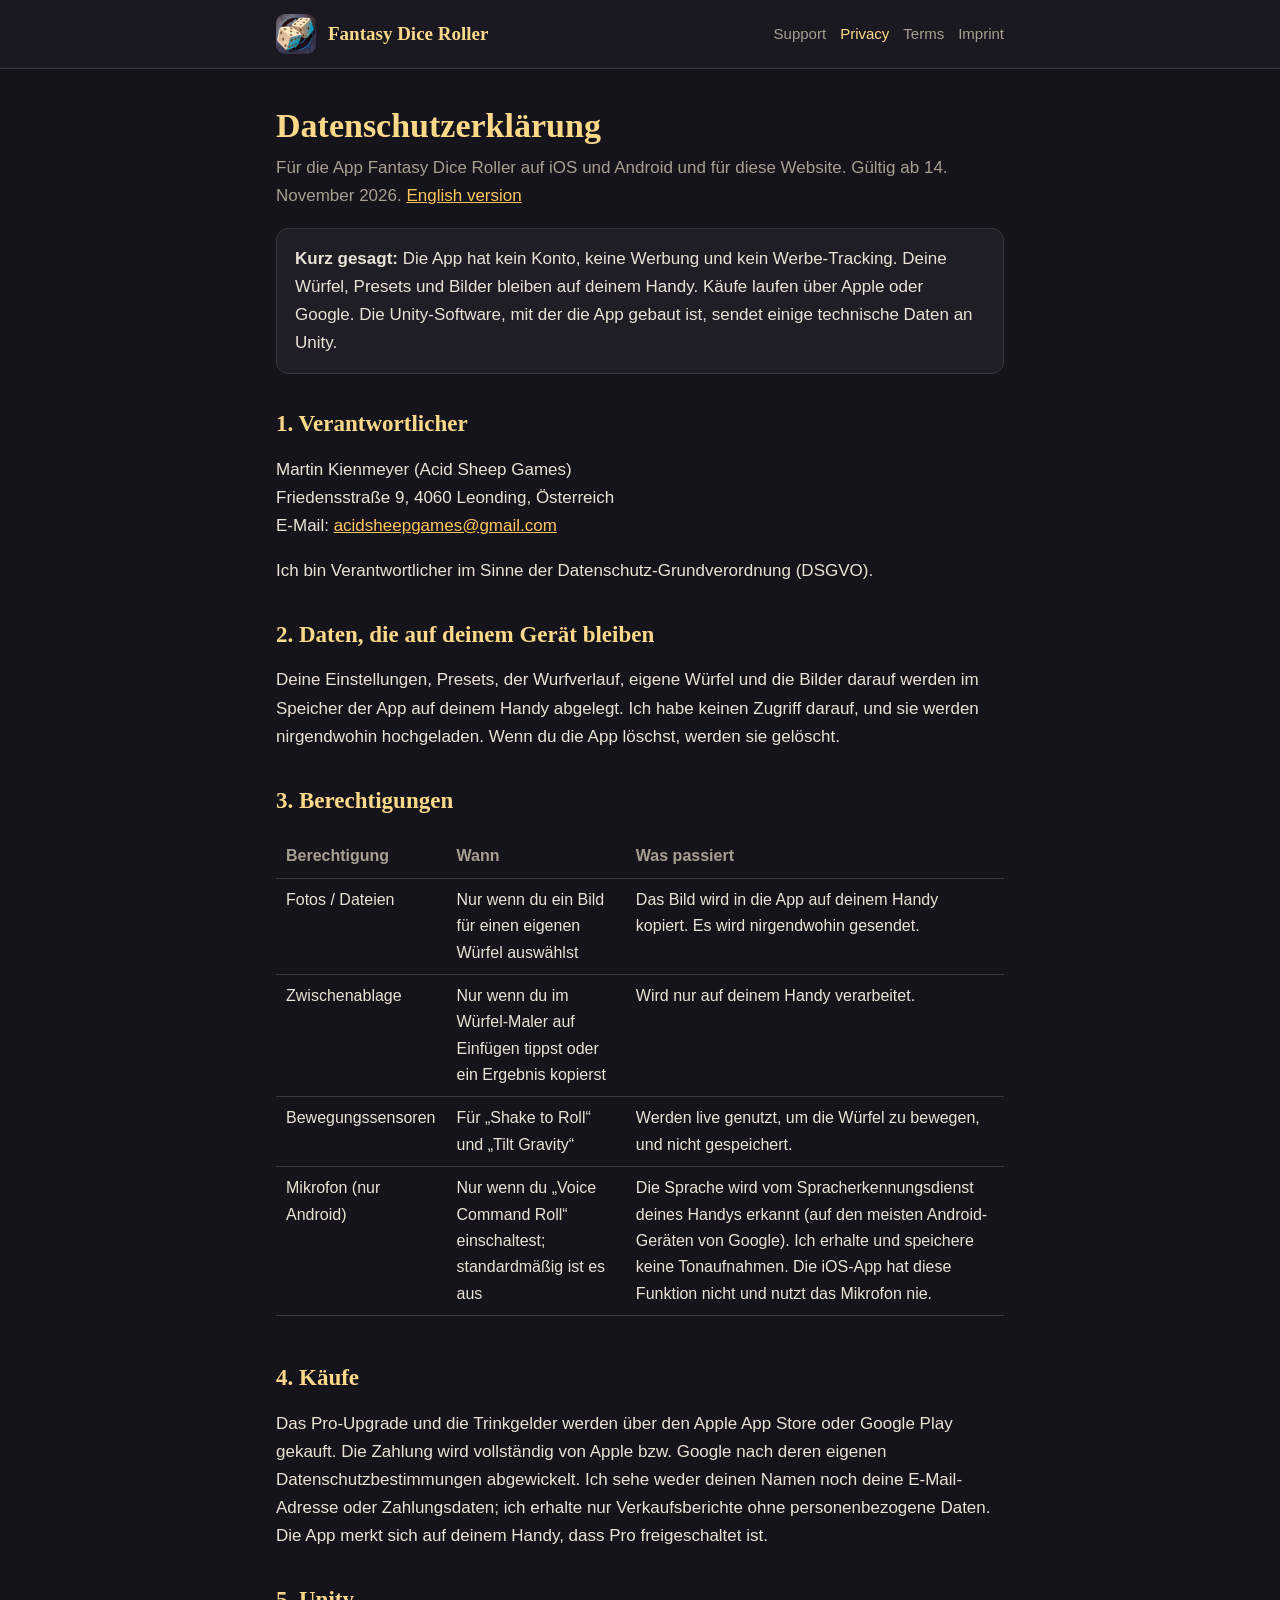
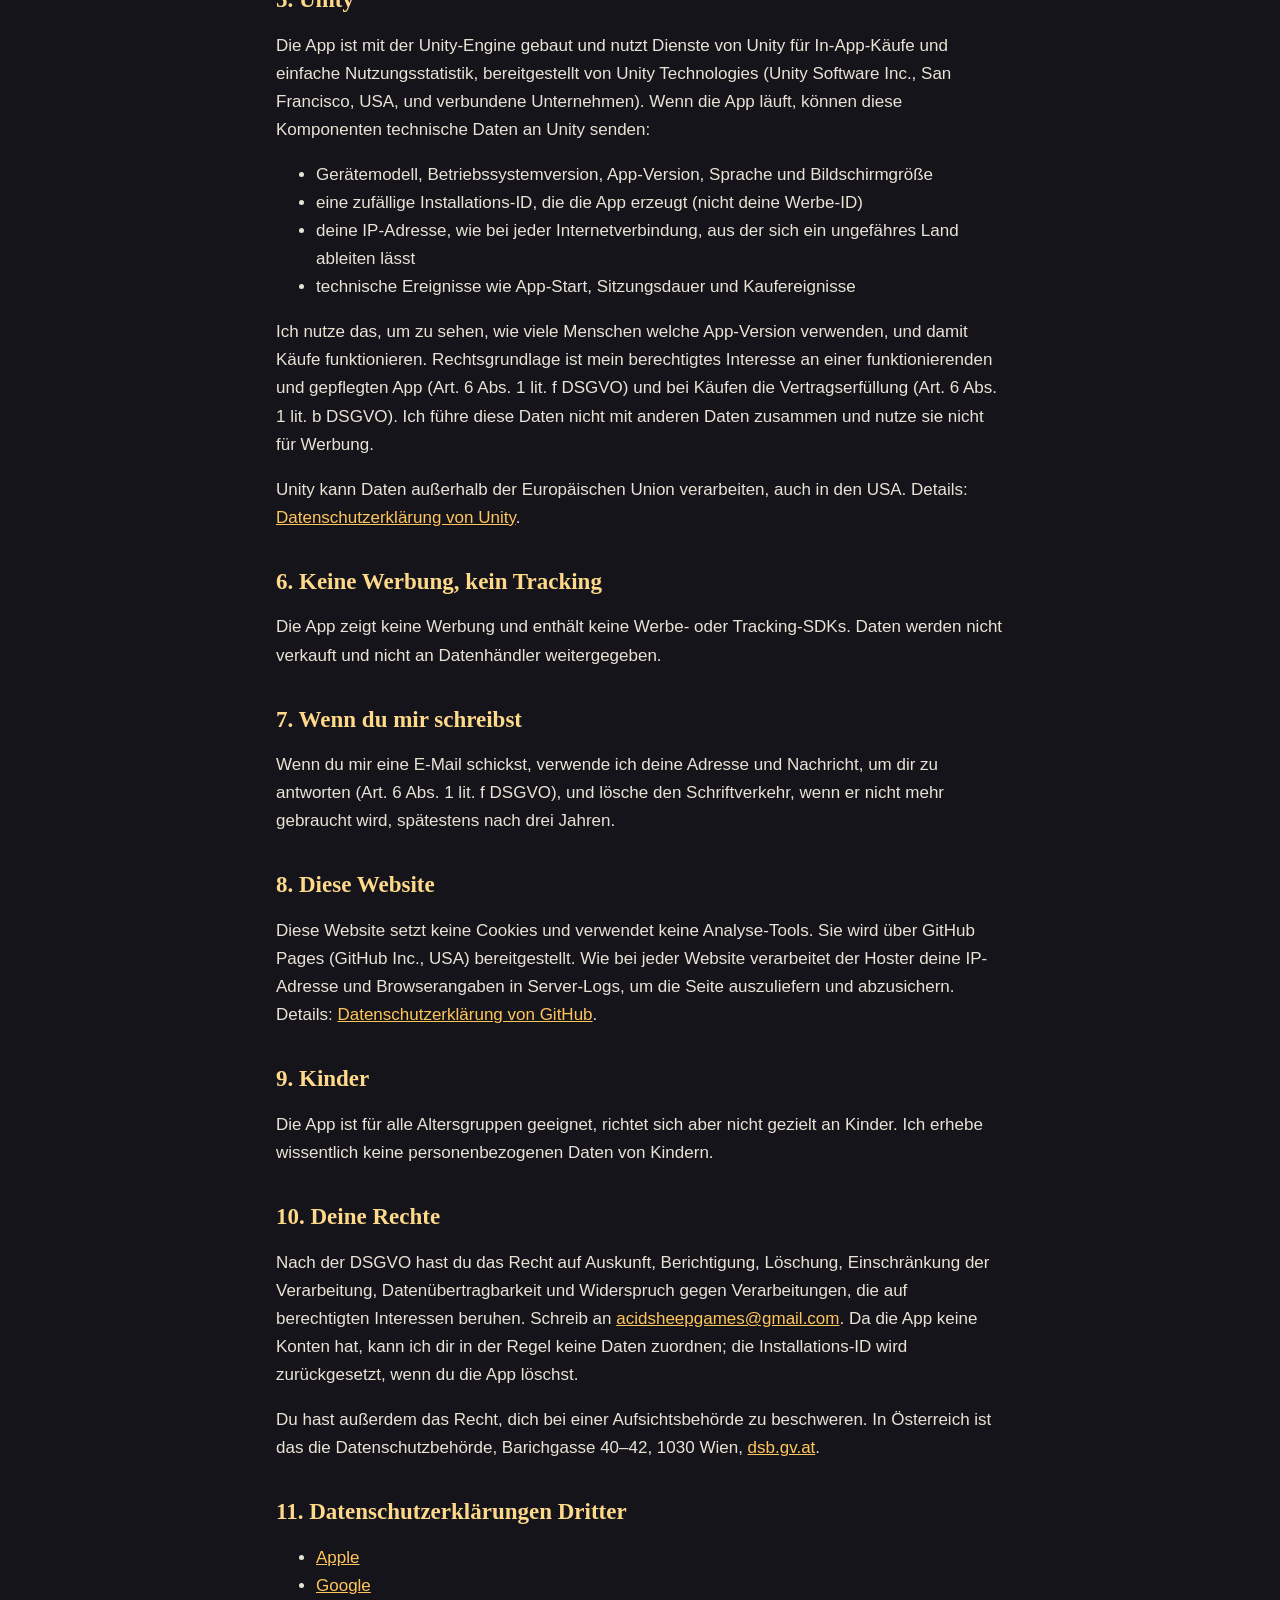
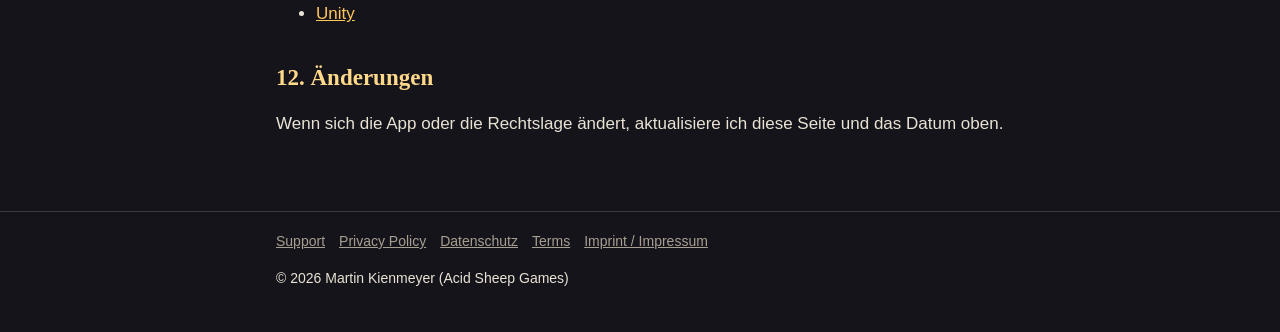
==== datenschutz.html @ 63053e6c "Add files via upload" ====
<!doctype html>
<html lang="de">
<head>
<meta charset="utf-8">
<meta name="viewport" content="width=device-width, initial-scale=1">
<title>Datenschutzerklärung – Fantasy Dice Roller</title>
<link rel="icon" href="icon.png">
<link rel="stylesheet" href="style.css">
</head>
<body>
<header class="site"><div class="bar">
<img src="icon.png" alt="">
<a class="name" href="index.html">Fantasy Dice Roller</a>
<nav><a href="index.html">Support</a><a href="privacy.html" class="here">Privacy</a><a href="terms.html">Terms</a><a href="imprint.html">Imprint</a></nav>
</div></header>
<main>
<h1>Datenschutzerklärung</h1>
<p class="lead">Für die App Fantasy Dice Roller auf iOS und Android und für diese Website. Gültig ab 14. November 2026. <a href="privacy.html">English version</a></p>

<div class="card">
<p><b>Kurz gesagt:</b> Die App hat kein Konto, keine Werbung und kein Werbe-Tracking. Deine Würfel, Presets und Bilder bleiben auf deinem Handy. Käufe laufen über Apple oder Google. Die Unity-Software, mit der die App gebaut ist, sendet einige technische Daten an Unity.</p>
</div>

<h2>1. Verantwortlicher</h2>
<p>Martin Kienmeyer (Acid Sheep Games)<br>Friedensstraße 9, 4060 Leonding, Österreich<br>E-Mail: <a href="mailto:acidsheepgames&#64;gmail.com">acidsheepgames&#64;gmail.com</a></p>
<p>Ich bin Verantwortlicher im Sinne der Datenschutz-Grundverordnung (DSGVO).</p>

<h2>2. Daten, die auf deinem Gerät bleiben</h2>
<p>Deine Einstellungen, Presets, der Wurfverlauf, eigene Würfel und die Bilder darauf werden im Speicher der App auf deinem Handy abgelegt. Ich habe keinen Zugriff darauf, und sie werden nirgendwohin hochgeladen. Wenn du die App löschst, werden sie gelöscht.</p>

<h2>3. Berechtigungen</h2>
<div class="scroll"><table>
<tr><th>Berechtigung</th><th>Wann</th><th>Was passiert</th></tr>
<tr><td>Fotos / Dateien</td><td>Nur wenn du ein Bild für einen eigenen Würfel auswählst</td><td>Das Bild wird in die App auf deinem Handy kopiert. Es wird nirgendwohin gesendet.</td></tr>
<tr><td>Zwischenablage</td><td>Nur wenn du im Würfel-Maler auf Einfügen tippst oder ein Ergebnis kopierst</td><td>Wird nur auf deinem Handy verarbeitet.</td></tr>
<tr><td>Bewegungssensoren</td><td>Für „Shake to Roll“ und „Tilt Gravity“</td><td>Werden live genutzt, um die Würfel zu bewegen, und nicht gespeichert.</td></tr>
<tr><td>Mikrofon (nur Android)</td><td>Nur wenn du „Voice Command Roll“ einschaltest; standardmäßig ist es aus</td><td>Die Sprache wird vom Spracherkennungsdienst deines Handys erkannt (auf den meisten Android-Geräten von Google). Ich erhalte und speichere keine Tonaufnahmen. Die iOS-App hat diese Funktion nicht und nutzt das Mikrofon nie.</td></tr>
</table></div>

<h2>4. Käufe</h2>
<p>Das Pro-Upgrade und die Trinkgelder werden über den Apple App Store oder Google Play gekauft. Die Zahlung wird vollständig von Apple bzw. Google nach deren eigenen Datenschutzbestimmungen abgewickelt. Ich sehe weder deinen Namen noch deine E-Mail-Adresse oder Zahlungsdaten; ich erhalte nur Verkaufsberichte ohne personenbezogene Daten. Die App merkt sich auf deinem Handy, dass Pro freigeschaltet ist.</p>

<h2>5. Unity</h2>
<p>Die App ist mit der Unity-Engine gebaut und nutzt Dienste von Unity für In-App-Käufe und einfache Nutzungsstatistik, bereitgestellt von Unity Technologies (Unity Software Inc., San Francisco, USA, und verbundene Unternehmen). Wenn die App läuft, können diese Komponenten technische Daten an Unity senden:</p>
<ul>
<li>Gerätemodell, Betriebssystemversion, App-Version, Sprache und Bildschirmgröße</li>
<li>eine zufällige Installations-ID, die die App erzeugt (nicht deine Werbe-ID)</li>
<li>deine IP-Adresse, wie bei jeder Internetverbindung, aus der sich ein ungefähres Land ableiten lässt</li>
<li>technische Ereignisse wie App-Start, Sitzungsdauer und Kaufereignisse</li>
</ul>
<p>Ich nutze das, um zu sehen, wie viele Menschen welche App-Version verwenden, und damit Käufe funktionieren. Rechtsgrundlage ist mein berechtigtes Interesse an einer funktionierenden und gepflegten App (Art. 6 Abs. 1 lit. f DSGVO) und bei Käufen die Vertragserfüllung (Art. 6 Abs. 1 lit. b DSGVO). Ich führe diese Daten nicht mit anderen Daten zusammen und nutze sie nicht für Werbung.</p>
<p>Unity kann Daten außerhalb der Europäischen Union verarbeiten, auch in den USA. Details: <a href="https://unity.com/legal/privacy-policy">Datenschutzerklärung von Unity</a>.</p>

<h2>6. Keine Werbung, kein Tracking</h2>
<p>Die App zeigt keine Werbung und enthält keine Werbe- oder Tracking-SDKs. Daten werden nicht verkauft und nicht an Datenhändler weitergegeben.</p>

<h2>7. Wenn du mir schreibst</h2>
<p>Wenn du mir eine E-Mail schickst, verwende ich deine Adresse und Nachricht, um dir zu antworten (Art. 6 Abs. 1 lit. f DSGVO), und lösche den Schriftverkehr, wenn er nicht mehr gebraucht wird, spätestens nach drei Jahren.</p>

<h2>8. Diese Website</h2>
<p>Diese Website setzt keine Cookies und verwendet keine Analyse-Tools. Sie wird über GitHub Pages (GitHub Inc., USA) bereitgestellt. Wie bei jeder Website verarbeitet der Hoster deine IP-Adresse und Browserangaben in Server-Logs, um die Seite auszuliefern und abzusichern. Details: <a href="https://docs.github.com/en/site-policy/privacy-policies/github-general-privacy-statement">Datenschutzerklärung von GitHub</a>.</p>

<h2>9. Kinder</h2>
<p>Die App ist für alle Altersgruppen geeignet, richtet sich aber nicht gezielt an Kinder. Ich erhebe wissentlich keine personenbezogenen Daten von Kindern.</p>

<h2>10. Deine Rechte</h2>
<p>Nach der DSGVO hast du das Recht auf Auskunft, Berichtigung, Löschung, Einschränkung der Verarbeitung, Datenübertragbarkeit und Widerspruch gegen Verarbeitungen, die auf berechtigten Interessen beruhen. Schreib an <a href="mailto:acidsheepgames&#64;gmail.com">acidsheepgames&#64;gmail.com</a>. Da die App keine Konten hat, kann ich dir in der Regel keine Daten zuordnen; die Installations-ID wird zurückgesetzt, wenn du die App löschst.</p>
<p>Du hast außerdem das Recht, dich bei einer Aufsichtsbehörde zu beschweren. In Österreich ist das die Datenschutzbehörde, Barichgasse 40–42, 1030 Wien, <a href="https://www.dsb.gv.at">dsb.gv.at</a>.</p>

<h2>11. Datenschutzerklärungen Dritter</h2>
<ul>
<li><a href="https://www.apple.com/legal/privacy/">Apple</a></li>
<li><a href="https://policies.google.com/privacy">Google</a></li>
<li><a href="https://unity.com/legal/privacy-policy">Unity</a></li>
</ul>

<h2>12. Änderungen</h2>
<p>Wenn sich die App oder die Rechtslage ändert, aktualisiere ich diese Seite und das Datum oben.</p>
</main>
<footer><div class="bar">
<a href="index.html">Support</a><a href="privacy.html">Privacy Policy</a><a href="datenschutz.html">Datenschutz</a><a href="terms.html">Terms</a><a href="imprint.html">Imprint / Impressum</a>
<p>© 2026 Martin Kienmeyer (Acid Sheep Games)</p>
</div></footer>
</body>
</html>
---- style.css ----
:root {
  --bg: #15141a;
  --panel: #1f1d26;
  --line: #3a3644;
  --text: #e9e3d6;
  --muted: #a79f92;
  --accent: #ffd98a;
  --link: #ffc65c;
}
* { box-sizing: border-box; }
html { -webkit-text-size-adjust: 100%; }
body {
  margin: 0;
  background: var(--bg);
  color: var(--text);
  font: 17px/1.65 -apple-system, BlinkMacSystemFont, "Segoe UI", Roboto, Helvetica, Arial, sans-serif;
}
header.site {
  border-bottom: 1px solid var(--line);
  background: #1a1820;
}
.bar {
  max-width: 760px;
  margin: 0 auto;
  padding: 14px 16px;
  display: flex;
  align-items: center;
  gap: 12px;
  flex-wrap: wrap;
}
.bar img { width: 40px; height: 40px; border-radius: 9px; }
.bar .name { font-family: Georgia, "Times New Roman", serif; font-weight: bold; color: var(--accent); text-decoration: none; font-size: 19px; margin-right: auto; }
.bar nav a { color: var(--muted); text-decoration: none; margin-left: 14px; font-size: 15px; white-space: nowrap; }
.bar nav a:hover, .bar nav a.here { color: var(--accent); }
main { max-width: 760px; margin: 0 auto; padding: 28px 16px 56px; }
h1, h2, h3 { font-family: Georgia, "Times New Roman", serif; color: var(--accent); line-height: 1.25; }
h1 { font-size: 34px; margin: 8px 0 6px; }
h2 { font-size: 23px; margin: 36px 0 8px; }
h3 { font-size: 18px; margin: 24px 0 4px; }
p, li { color: var(--text); }
a { color: var(--link); }
.lead { color: var(--muted); margin-top: 0; }
.card { background: var(--panel); border: 1px solid var(--line); border-radius: 12px; padding: 16px 18px; margin: 18px 0; }
.card p:first-child { margin-top: 0; }
.card p:last-child { margin-bottom: 0; }
.hero { display: flex; gap: 24px; align-items: center; flex-wrap: wrap; }
.hero img { width: 220px; max-width: 60%; border-radius: 18px; border: 1px solid var(--line); }
.hero div { flex: 1 1 280px; }
.button { display: inline-block; background: var(--accent); color: #2a2110; font-weight: 600; padding: 10px 18px; border-radius: 10px; text-decoration: none; }
table { border-collapse: collapse; width: 100%; margin: 12px 0; font-size: 16px; }
th, td { text-align: left; vertical-align: top; padding: 8px 10px; border-bottom: 1px solid var(--line); }
th { color: var(--muted); font-weight: 600; }
.scroll { overflow-x: auto; }
footer { border-top: 1px solid var(--line); color: var(--muted); font-size: 14px; }
footer .bar { display: block; padding: 18px 16px 28px; }
footer a { color: var(--muted); margin-right: 14px; }
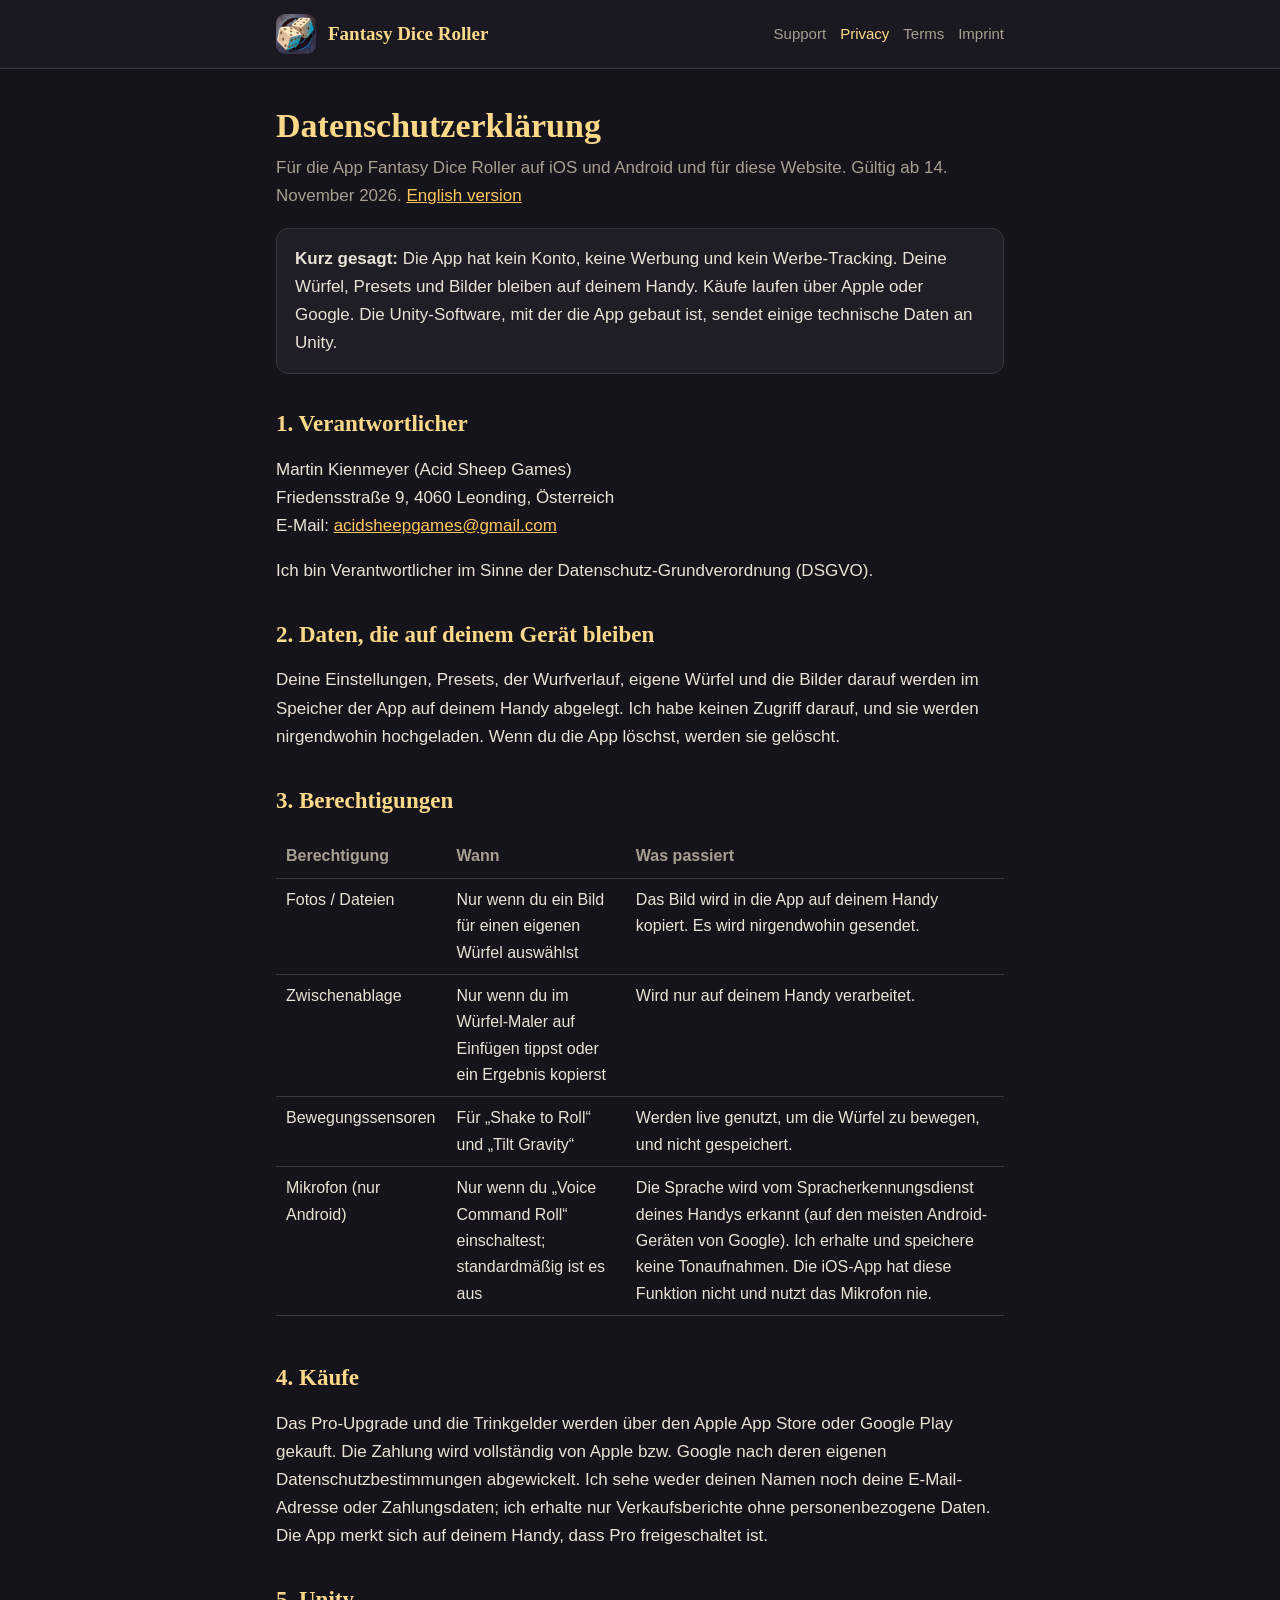
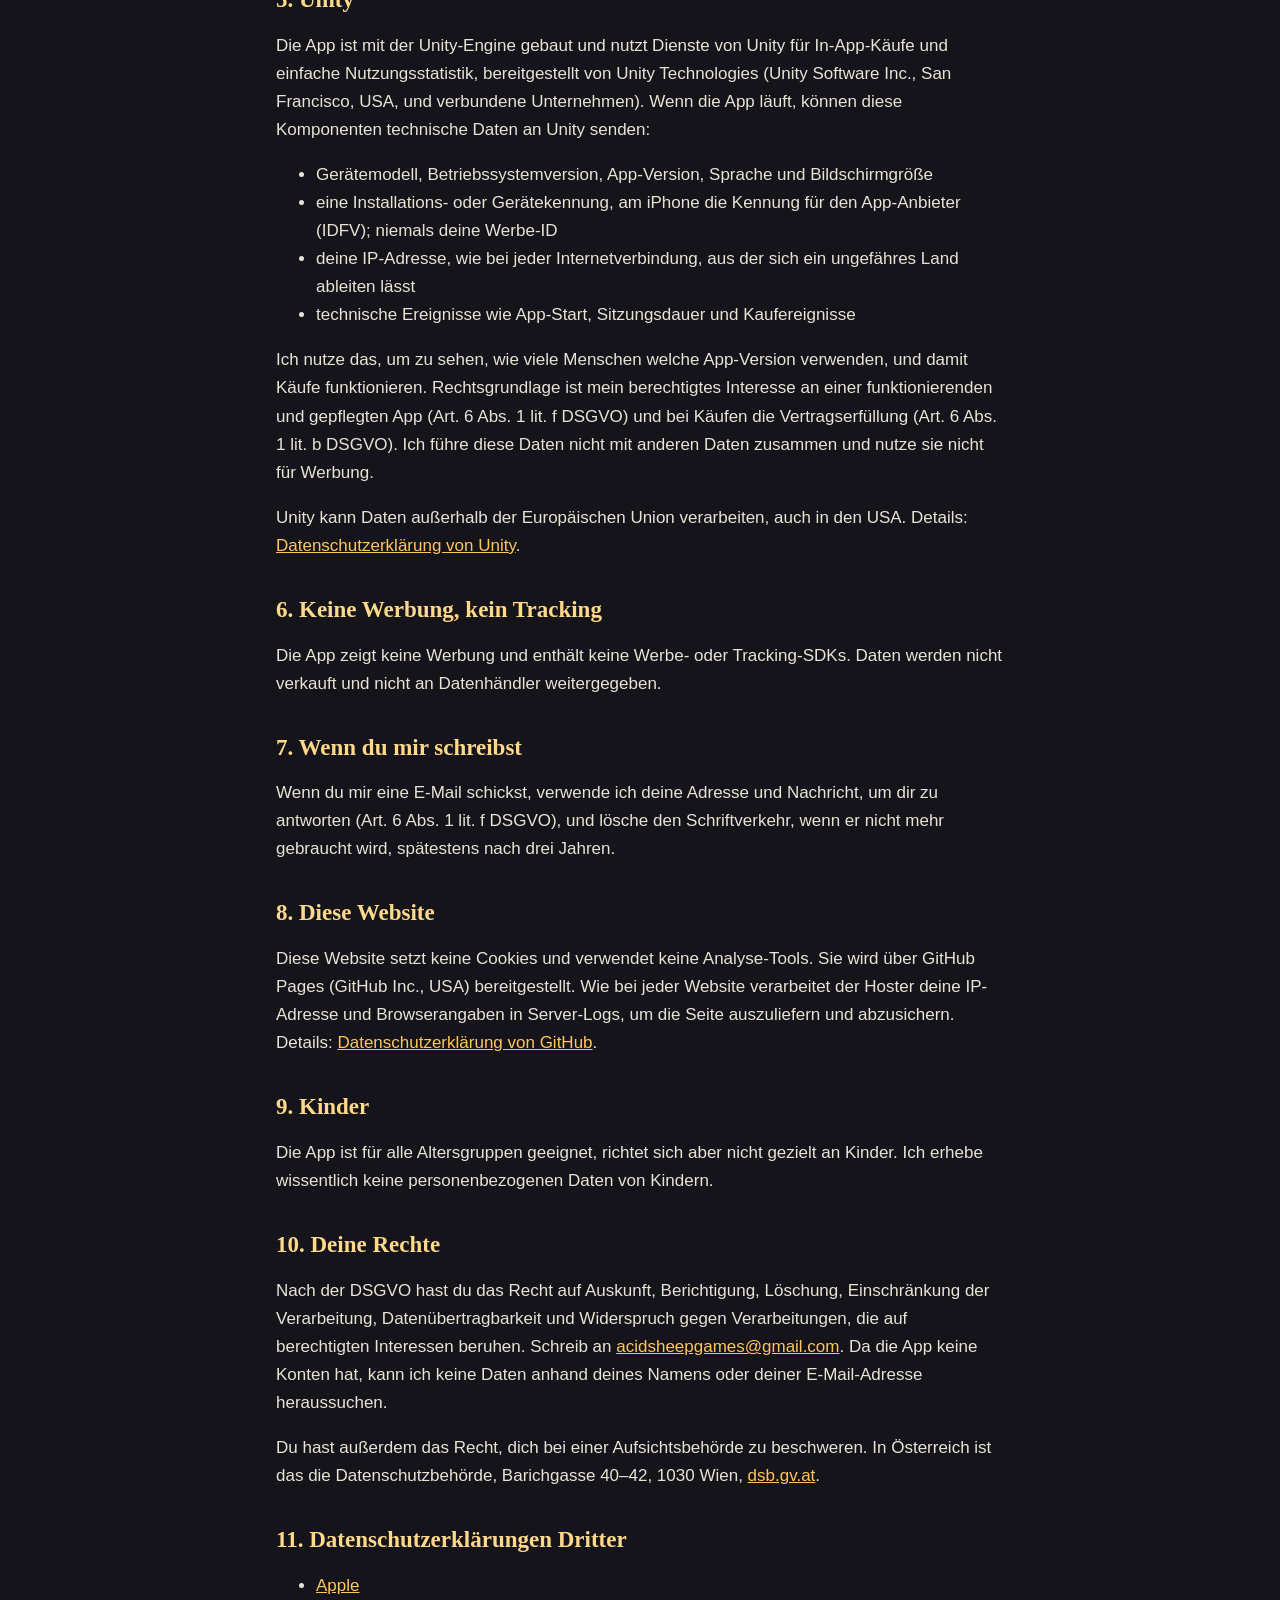
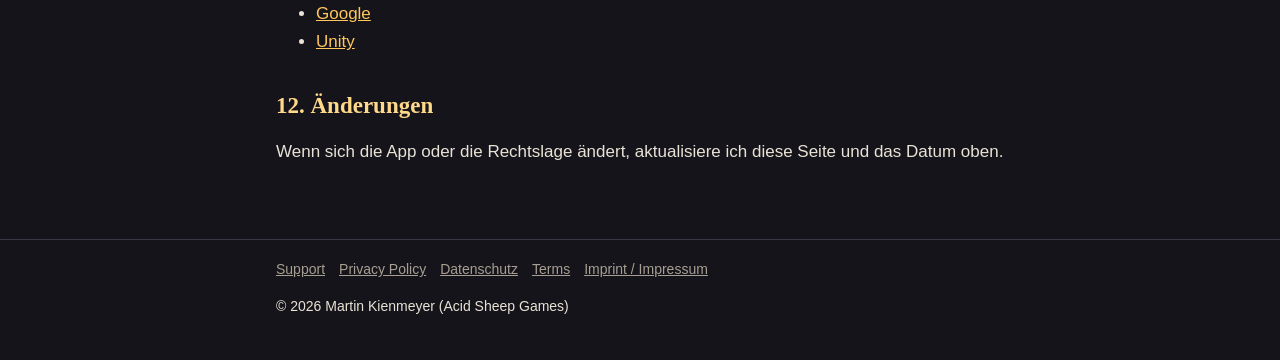
==== commit 4090f337: "Add files via upload" ====
--- a/datenschutz.html
+++ b/datenschutz.html
@@ -44,7 +44,7 @@
 <p>Die App ist mit der Unity-Engine gebaut und nutzt Dienste von Unity für In-App-Käufe und einfache Nutzungsstatistik, bereitgestellt von Unity Technologies (Unity Software Inc., San Francisco, USA, und verbundene Unternehmen). Wenn die App läuft, können diese Komponenten technische Daten an Unity senden:</p>
 <ul>
 <li>Gerätemodell, Betriebssystemversion, App-Version, Sprache und Bildschirmgröße</li>
-<li>eine zufällige Installations-ID, die die App erzeugt (nicht deine Werbe-ID)</li>
+<li>eine Installations- oder Gerätekennung, am iPhone die Kennung für den App-Anbieter (IDFV); niemals deine Werbe-ID</li>
 <li>deine IP-Adresse, wie bei jeder Internetverbindung, aus der sich ein ungefähres Land ableiten lässt</li>
 <li>technische Ereignisse wie App-Start, Sitzungsdauer und Kaufereignisse</li>
 </ul>
@@ -64,7 +64,7 @@
 <p>Die App ist für alle Altersgruppen geeignet, richtet sich aber nicht gezielt an Kinder. Ich erhebe wissentlich keine personenbezogenen Daten von Kindern.</p>
 
 <h2>10. Deine Rechte</h2>
-<p>Nach der DSGVO hast du das Recht auf Auskunft, Berichtigung, Löschung, Einschränkung der Verarbeitung, Datenübertragbarkeit und Widerspruch gegen Verarbeitungen, die auf berechtigten Interessen beruhen. Schreib an <a href="mailto:acidsheepgames&#64;gmail.com">acidsheepgames&#64;gmail.com</a>. Da die App keine Konten hat, kann ich dir in der Regel keine Daten zuordnen; die Installations-ID wird zurückgesetzt, wenn du die App löschst.</p>
+<p>Nach der DSGVO hast du das Recht auf Auskunft, Berichtigung, Löschung, Einschränkung der Verarbeitung, Datenübertragbarkeit und Widerspruch gegen Verarbeitungen, die auf berechtigten Interessen beruhen. Schreib an <a href="mailto:acidsheepgames&#64;gmail.com">acidsheepgames&#64;gmail.com</a>. Da die App keine Konten hat, kann ich keine Daten anhand deines Namens oder deiner E-Mail-Adresse heraussuchen.</p>
 <p>Du hast außerdem das Recht, dich bei einer Aufsichtsbehörde zu beschweren. In Österreich ist das die Datenschutzbehörde, Barichgasse 40–42, 1030 Wien, <a href="https://www.dsb.gv.at">dsb.gv.at</a>.</p>
 
 <h2>11. Datenschutzerklärungen Dritter</h2>
